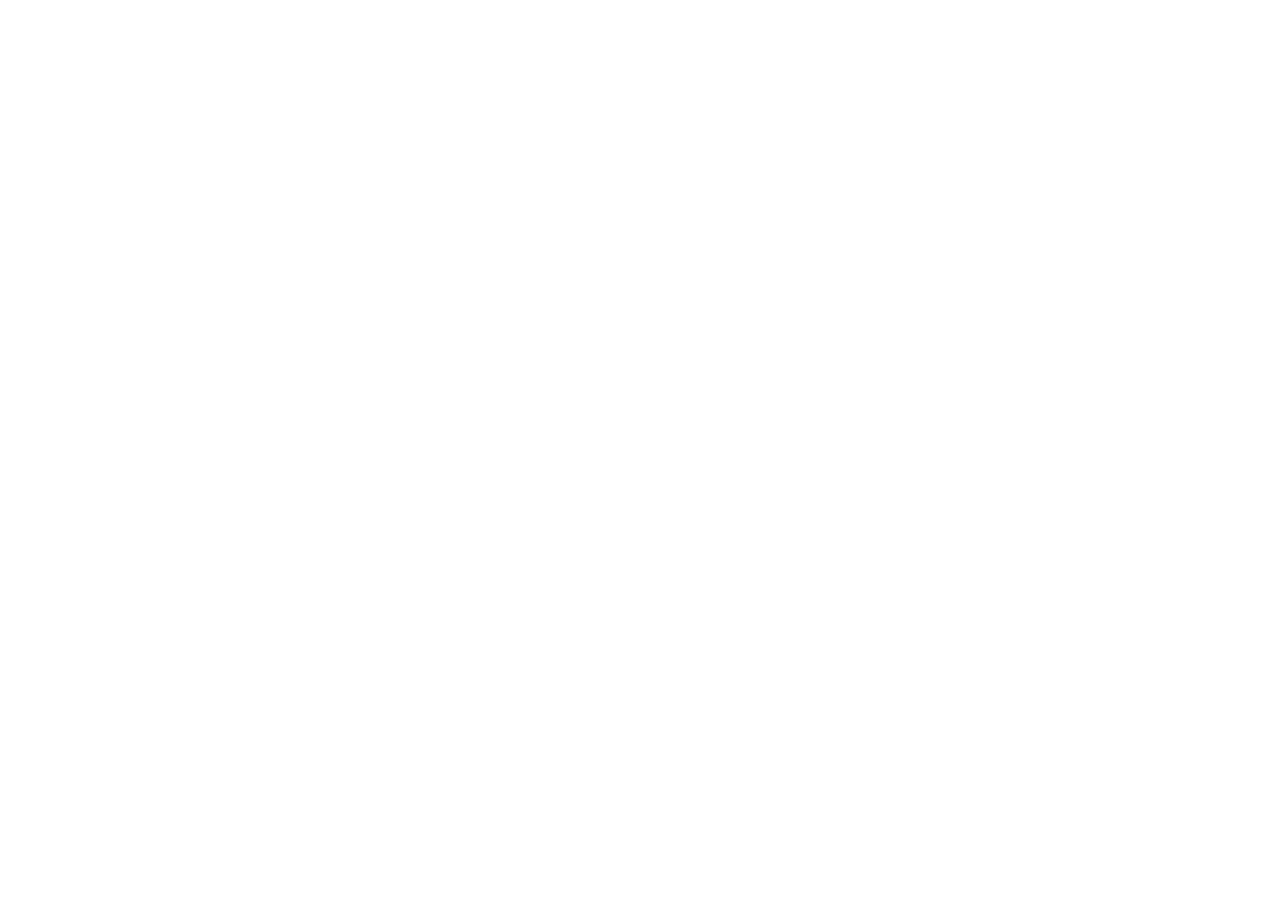
==== big-players.html @ 3355a93b "homepage done" ====
<!DOCTYPE html>
<html lang="en">
<head>
    <meta charset="UTF-8">
    <meta http-equiv="X-UA-Compatible" content="IE=edge">
    <meta name="viewport" content="width=device-width, initial-scale=1.0">
    <title>big players</title>
</head>
<body>
    
</body>
</html>
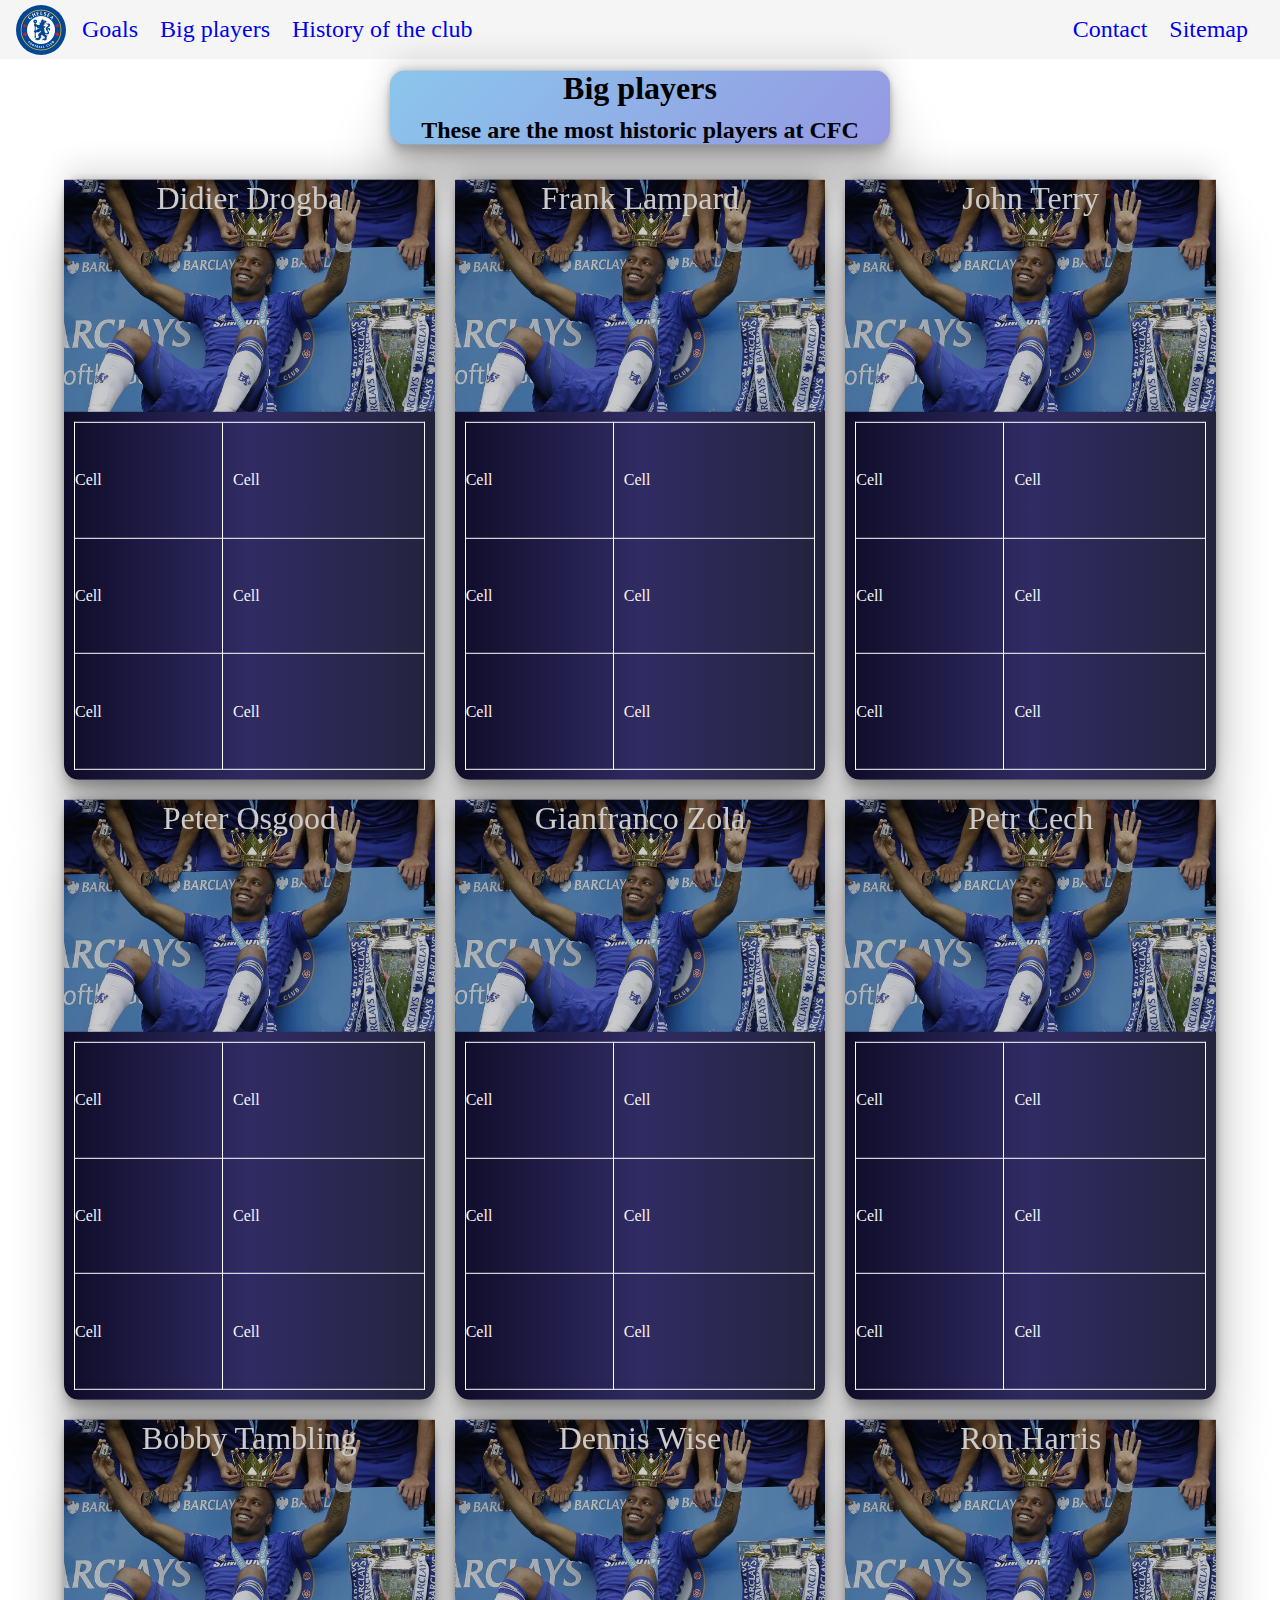
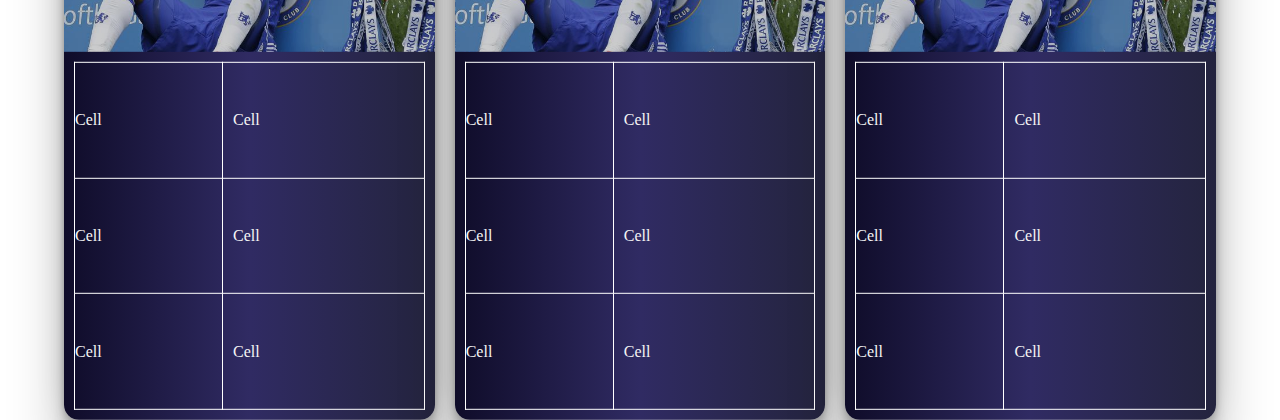
==== commit 8424e847: "big players in progress" ====
--- a/big-players.html
+++ b/big-players.html
@@ -1,12 +1,242 @@
 <!DOCTYPE html>
 <html lang="en">
-<head>
-    <meta charset="UTF-8">
-    <meta http-equiv="X-UA-Compatible" content="IE=edge">
-    <meta name="viewport" content="width=device-width, initial-scale=1.0">
+  <head>
+    <meta charset="UTF-8" />
+    <meta http-equiv="X-UA-Compatible" content="IE=edge" />
+    <meta name="viewport" content="width=device-width, initial-scale=1.0" />
     <title>big players</title>
-</head>
-<body>
-    
-</body>
-</html>+    <link rel="stylesheet" href="css/style.css" />
+    <link rel="stylesheet" href="css/big-players.css" />
+    <style>
+      body {
+        background-color: white;
+      }
+    </style>
+  </head>
+  <body>
+    <div class="navbar">
+      <a class="navbar-logo" href="index.html" alt></a>
+      <div class="navbar__left">
+        <a href="goals.html" class="navbar__left--item">Goals </a>
+        <a href="big-players.html" class="navbar__left--item">Big players</a>
+        <a href="history-club.html" class="navbar__left--item"
+          >History of the club</a
+        >
+      </div>
+      <div class="navbar__right">
+        <a href="contact.html" class="navbar__right--item">Contact</a>
+        <a href="sitemap.html" class="navbar__right--item">Sitemap</a>
+      </div>
+    </div>
+    <div class="headline"><h1>Big players</h1>
+    <h2>These are the most historic players at CFC</h2>
+</div>
+    <div class="big-players">
+      <div class="big-player--1">
+        <div class="big-player--1__img">Didier Drogba</div>
+        <table class="big-players__table">
+          <tbody>
+            <tr>
+              <td>Cell</td>
+
+              <td><span>Cell</span></td>
+            </tr>
+            <tr>
+              <td>Cell</td>
+
+              <td><span>Cell</span></td>
+            </tr>
+            <tr>
+              <td>Cell</td>
+
+              <td><span>Cell</span></td>
+            </tr>
+          </tbody>
+        </table>
+      </div>
+      <div class="big-player--2">
+        <div class="big-player--2__img">Frank Lampard</div>
+        <table class="big-players__table">
+          <tbody>
+            <tr>
+              <td>Cell</td>
+
+              <td><span>Cell</span></td>
+            </tr>
+            <tr>
+              <td>Cell</td>
+
+              <td><span>Cell</span></td>
+            </tr>
+            <tr>
+              <td>Cell</td>
+
+              <td><span>Cell</span></td>
+            </tr>
+          </tbody>
+        </table>
+      </div>
+      <div class="big-player--3">
+        <div class="big-player--3__img">John Terry</div>
+
+        <table class="big-players__table">
+          <tbody>
+            <tr>
+              <td>Cell</td>
+
+              <td><span>Cell</span></td>
+            </tr>
+            <tr>
+              <td>Cell</td>
+
+              <td><span>Cell</span></td>
+            </tr>
+            <tr>
+              <td>Cell</td>
+
+              <td><span>Cell</span></td>
+            </tr>
+          </tbody>
+        </table>
+      </div>
+      <div class="big-player--4">
+        <div class="big-player--4__img">Peter Osgood</div>
+
+        <table class="big-players__table">
+          <tbody>
+            <tr>
+              <td>Cell</td>
+
+              <td><span>Cell</span></td>
+            </tr>
+            <tr>
+              <td>Cell</td>
+
+              <td><span>Cell</span></td>
+            </tr>
+            <tr>
+              <td>Cell</td>
+
+              <td><span>Cell</span></td>
+            </tr>
+          </tbody>
+        </table>
+      </div>
+      <div class="big-player--5">
+        <div class="big-player--5__img">Gianfranco Zola</div>
+
+        <table class="big-players__table">
+          <tbody>
+            <tr>
+              <td>Cell</td>
+
+              <td><span>Cell</span></td>
+            </tr>
+            <tr>
+              <td>Cell</td>
+
+              <td><span>Cell</span></td>
+            </tr>
+            <tr>
+              <td>Cell</td>
+
+              <td><span>Cell</span></td>
+            </tr>
+          </tbody>
+        </table>
+      </div>
+      <div class="big-player--6">
+        <div class="big-player--6__img">Petr Cech</div>
+
+        <table class="big-players__table">
+          <tbody>
+            <tr>
+              <td>Cell</td>
+
+              <td><span>Cell</span></td>
+            </tr>
+            <tr>
+              <td>Cell</td>
+
+              <td><span>Cell</span></td>
+            </tr>
+            <tr>
+              <td>Cell</td>
+
+              <td><span>Cell</span></td>
+            </tr>
+          </tbody>
+        </table>
+      </div>
+      <div class="big-player--7">
+        <div class="big-player--7__img">Bobby Tambling</div>
+
+        <table class="big-players__table">
+          <tbody>
+            <tr>
+              <td>Cell</td>
+
+              <td><span>Cell</span></td>
+            </tr>
+            <tr>
+              <td>Cell</td>
+
+              <td><span>Cell</span></td>
+            </tr>
+            <tr>
+              <td>Cell</td>
+
+              <td><span>Cell</span></td>
+            </tr>
+          </tbody>
+        </table>
+      </div>
+      <div class="big-player--8">
+        <div class="big-player--8__img">Dennis Wise</div>
+
+        <table class="big-players__table">
+          <tbody>
+            <tr>
+              <td>Cell</td>
+
+              <td><span>Cell</span></td>
+            </tr>
+            <tr>
+              <td>Cell</td>
+
+              <td><span>Cell</span></td>
+            </tr>
+            <tr>
+              <td>Cell</td>
+
+              <td><span>Cell</span></td>
+            </tr>
+          </tbody>
+        </table>
+      </div>
+      <div class="big-player--9">
+        <div class="big-player--9__img">Ron Harris</div>
+
+        <table class="big-players__table">
+          <tbody>
+            <tr>
+              <td>Cell</td>
+
+              <td><span>Cell</span></td>
+            </tr>
+            <tr>
+              <td>Cell</td>
+
+              <td><span>Cell</span></td>
+            </tr>
+            <tr>
+              <td>Cell</td>
+
+              <td><span>Cell</span></td>
+            </tr>
+          </tbody>
+        </table>
+      </div>
+    </div>
+  </body>
+</html>
--- a/css/style.css
+++ b/css/style.css
@@ -0,0 +1,79 @@
+body {
+}
+* {
+  margin: 0;
+  padding: 0;
+  border: 0;
+  outline: 0;
+  box-sizing: border-box;
+  list-style: none;
+  text-decoration: none;
+}
+.navbar {
+  display: flex;
+  font-size: 1.5rem;
+  justify-content: space-between;
+  padding: 1rem 0;
+  background-color: whitesmoke;
+  position: relative;
+  color: black;
+}
+.navbar__left {
+  margin-left: 1rem;
+  position: relative;
+  left: 50px;
+}
+.navbar__left--item {
+  margin-left: 1rem;
+}
+.navbar__left--item:hover {
+  color: rgb(255, 0, 98);
+  transition: all 1.1s ease-in-out;
+}
+.navbar__right {
+  margin-right: 1rem;
+}
+.navbar__right--item {
+  margin-right: 1rem;
+}
+.navbar__right--item:hover {
+  color: rgb(255, 0, 98);
+  transition: all 1.1s ease-in-out;
+}
+.navbar-logo {
+  position: absolute;
+  background-image: url("../images/chelsea-fc-logo.png");
+  background-size: cover;
+  border-radius: 50%;
+  height: 50px;
+  width: 50px;
+  bottom: 4px;
+  margin-left: 16px;
+}
+.main {
+  display: flex;
+  flex-direction: column;
+  align-items: center;
+  height: 50vh;
+  width: 40%;
+  position: absolute;
+  top: 50%;
+  left: 50%;
+  transform: translate(-50%, -50%);
+  border-radius: 15px;
+  background-image: linear-gradient(to right, #0f0c29, #302b63, #24243e);
+  box-shadow: rgba(0, 0, 0, 0.25) 0px 54px 55px,
+    rgba(0, 0, 0, 0.12) 0px -12px 30px, rgba(0, 0, 0, 0.12) 0px 4px 6px,
+    rgba(0, 0, 0, 0.17) 0px 12px 13px, rgba(0, 0, 0, 0.09) 0px -3px 5px;
+  gap: 30px;
+}
+.main__title h1 {
+  color: aliceblue;
+  margin-top: 20px;
+}
+.main__text p {
+  text-align: center;
+  font-size: 20px;
+  color: lightgray;
+}
+
--- a/css/big-players.css
+++ b/css/big-players.css
@@ -0,0 +1,185 @@
+body {
+  background-color: rgb(20, 36, 66);
+}
+.big-players {
+  display: grid;
+  grid-template-columns: repeat(3, 1fr);
+  grid-template-rows: repeat(3, 1fr);
+  grid-column-gap: 0px;
+  grid-row-gap: 0px;
+  gap: 20px;
+  width: 90%;
+  position: relative;
+  top: 50%;
+  left: 50%;
+  transform: translate(-50%, 2%);
+}
+.big-players > div {
+  height: 600px;
+  background-image: linear-gradient(to right, #0f0c29, #302b63, #24243e);
+  color: whitesmoke;
+  border-radius: 15px;
+  display: flex;
+  flex-direction: column;
+  box-shadow: rgba(0, 0, 0, 0.25) 0px 54px 55px,
+    rgba(0, 0, 0, 0.12) 0px -12px 30px, rgba(0, 0, 0, 0.12) 0px 4px 6px,
+    rgba(0, 0, 0, 0.17) 0px 12px 13px, rgba(0, 0, 0, 0.09) 0px -3px 5px;
+  background-size: cover;
+  background-repeat: no-repeat;
+}
+.big-players > div:hover {
+  transform: scale(1.05);
+  transition: all 0.4s ease-in-out;
+  cursor: pointer;
+}
+.big-player--1 {
+  grid-area: 1 / 1 / 2 / 2;
+}
+.big-player--2 {
+  grid-area: 1 / 2 / 2 / 3;
+}
+.big-player--3 {
+  grid-area: 1 / 3 / 2 / 4;
+}
+.big-player--4 {
+  grid-area: 2 / 1 / 3 / 2;
+}
+.big-player--5 {
+  grid-area: 2 / 2 / 3 / 3;
+}
+.big-player--6 {
+  grid-area: 2 / 3 / 3 / 4;
+}
+.big-player--7 {
+  grid-area: 3 / 1 / 4 / 2;
+}
+.big-player--8 {
+  grid-area: 3 / 2 / 4 / 3;
+}
+.big-player--9 {
+  grid-area: 3 / 3 / 4 / 4;
+}
+.big-player--1__img {
+  background-image: url(../images/Drogba-trophy.jpg);
+  height: 40%;
+  background-position: top;
+  background-size: cover;
+  filter: brightness(80%);
+  text-align: center;
+  color: white;
+  font-size: 32px;
+}
+.big-player--2__img {
+  background-image: url(../images/Drogba-trophy.jpg);
+  height: 40%;
+  background-position: top;
+  background-size: cover;
+  filter: brightness(80%);
+  text-align: center;
+  color: white;
+  font-size: 32px;
+}
+.big-player--3__img {
+  background-image: url(../images/Drogba-trophy.jpg);
+  height: 40%;
+  background-position: top;
+  background-size: cover;
+  filter: brightness(80%);
+  text-align: center;
+  color: white;
+  font-size: 32px;
+}
+.big-player--4__img {
+  background-image: url(../images/Drogba-trophy.jpg);
+  height: 40%;
+  background-position: top;
+  background-size: cover;
+  filter: brightness(80%);
+  text-align: center;
+  color: white;
+  font-size: 32px;
+}
+.big-player--5__img {
+  background-image: url(../images/Drogba-trophy.jpg);
+  height: 40%;
+  background-position: top;
+  background-size: cover;
+  filter: brightness(80%);
+  text-align: center;
+  color: white;
+  font-size: 32px;
+}
+.big-player--6__img {
+  background-image: url(../images/Drogba-trophy.jpg);
+  height: 40%;
+  background-position: top;
+  background-size: cover;
+  filter: brightness(80%);
+  text-align: center;
+  color: white;
+  font-size: 32px;
+}
+.big-player--7__img {
+  background-image: url(../images/Drogba-trophy.jpg);
+  height: 40%;
+  background-position: top;
+  background-size: cover;
+  filter: brightness(80%);
+  text-align: center;
+  color: white;
+  font-size: 32px;
+}
+.big-player--8__img {
+  background-image: url(../images/Drogba-trophy.jpg);
+  height: 40%;
+  background-position: top;
+  background-size: cover;
+  filter: brightness(80%);
+  text-align: center;
+  color: white;
+  font-size: 32px;
+}
+.big-player--9__img {
+  background-image: url(../images/Drogba-trophy.jpg);
+  height: 40%;
+  background-position: top;
+  background-size: cover;
+  filter: brightness(80%);
+  text-align: center;
+  color: white;
+  font-size: 32px;
+}
+.big-player__text {
+  text-align: center;
+}
+.big-players__table {
+  height: 60%;
+  border-collapse: collapse;
+  margin: 10px;
+}
+.big-players__table td {
+  border: 1px groove white;
+  border-radius: 20px;
+}
+td span {
+  margin-left: 10px;
+}
+.headline {
+  display: flex;
+  flex-direction: column;
+  justify-content: center;
+  align-items: center;
+  gap: 10px;
+  margin-top: 10px;
+  background-color: #8bc6ec;
+  background-image: linear-gradient(135deg, #8bc6ec 0%, #9599e2 100%);
+  width: 500px;
+  position: relative;
+  top: 50%;
+  left: 50%;
+  transform: translate(-50%, 2%);
+  border-radius: 15px;
+  box-shadow: rgba(0, 0, 0, 0.25) 0px 54px 55px,
+    rgba(0, 0, 0, 0.12) 0px -12px 30px, rgba(0, 0, 0, 0.12) 0px 4px 6px,
+    rgba(0, 0, 0, 0.17) 0px 12px 13px, rgba(0, 0, 0, 0.09) 0px -3px 5px;
+}
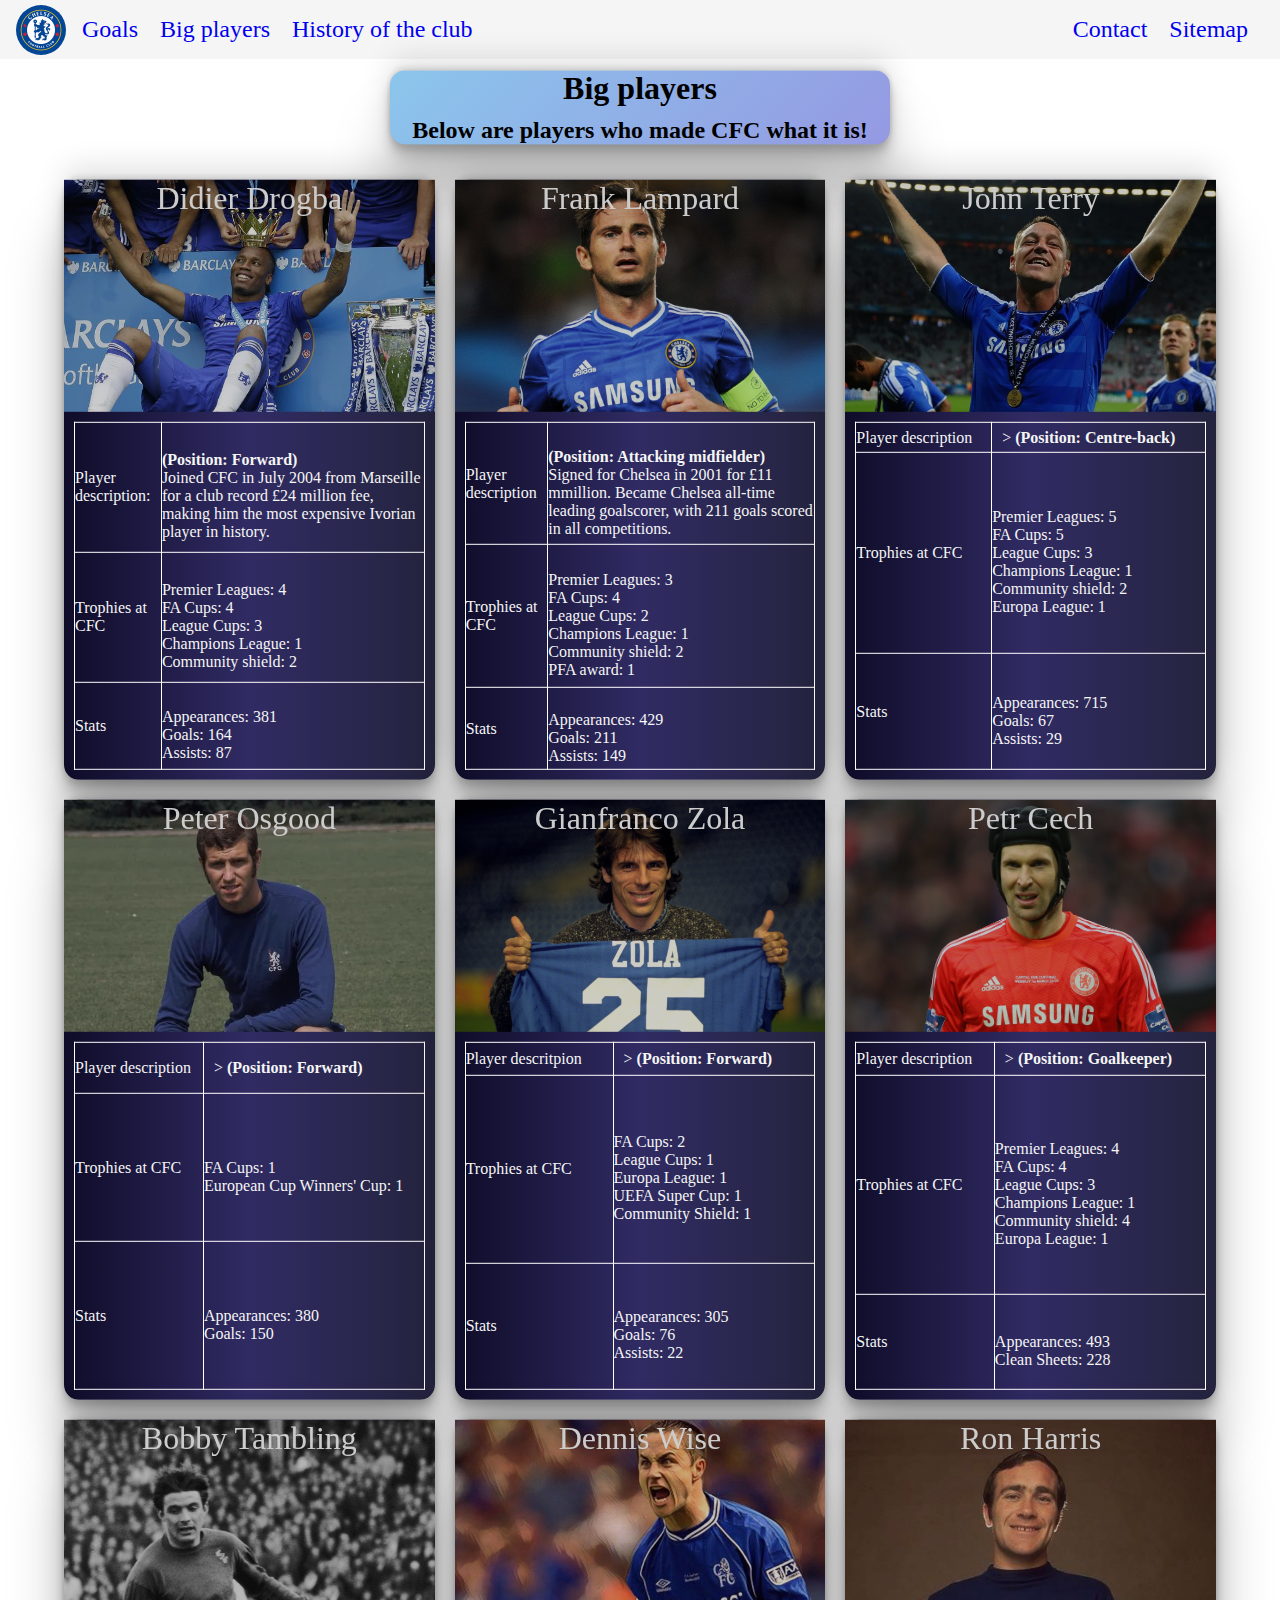
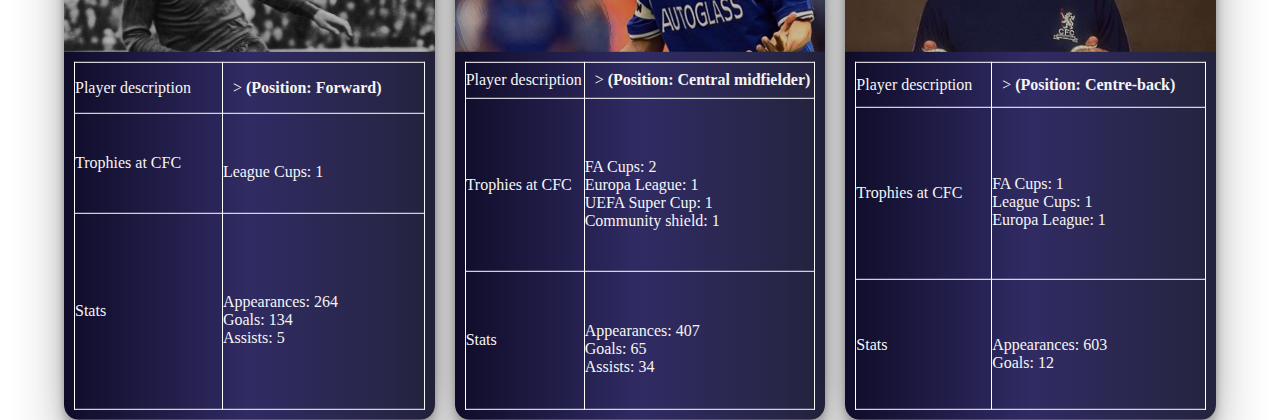
==== commit 2b8a1899: "w" ====
--- a/big-players.html
+++ b/big-players.html
@@ -28,28 +28,44 @@
         <a href="sitemap.html" class="navbar__right--item">Sitemap</a>
       </div>
     </div>
-    <div class="headline"><h1>Big players</h1>
-    <h2>These are the most historic players at CFC</h2>
-</div>
+    <div class="headline">
+      <h1>Big players</h1>
+      <h2>Below are players who made CFC what it is! </h2>
+    </div>
     <div class="big-players">
       <div class="big-player--1">
         <div class="big-player--1__img">Didier Drogba</div>
         <table class="big-players__table">
           <tbody>
             <tr>
-              <td>Cell</td>
-
-              <td><span>Cell</span></td>
-            </tr>
-            <tr>
-              <td>Cell</td>
-
-              <td><span>Cell</span></td>
-            </tr>
-            <tr>
-              <td>Cell</td>
-
-              <td><span>Cell</span></td>
+              <td>Player description:</td>
+
+              <td>
+                <span
+                  ><p> <strong> (Position: Forward)</strong></p> 
+                  <p> Joined CFC in July 2004 from Marseille for a club record £24
+                  million fee, making him the most expensive Ivorian player in
+                  history.</p></span
+                >
+              </td>
+            </tr>
+            <tr>
+              <td>Trophies at CFC</td>
+
+              <td><span><p> Premier Leagues: 4</p>
+               <p> FA Cups: 4 </p>
+               <p>League Cups: 3</p>
+               <p>Champions League: 1
+                <p>Community shield: 2</p>
+               </p>
+              </span></td>
+            </tr>
+            <tr>
+              <td>Stats</td>
+
+              <td><span><p>Appearances: 381</p>
+              <p>Goals: 164</p>
+            <p>Assists: 87</p></span></td>
             </tr>
           </tbody>
         </table>
@@ -59,19 +75,27 @@
         <table class="big-players__table">
           <tbody>
             <tr>
-              <td>Cell</td>
-
-              <td><span>Cell</span></td>
-            </tr>
-            <tr>
-              <td>Cell</td>
-
-              <td><span>Cell</span></td>
-            </tr>
-            <tr>
-              <td>Cell</td>
-
-              <td><span>Cell</span></td>
+              <td>Player description</td>
+
+              <td><span><p><strong> (Position: Attacking midfielder)</strong></p> <p> Signed for Chelsea in 2001 for £11 mmillion. Became Chelsea all-time leading goalscorer, with 211 goals scored in all competitions. </p></span></td>
+            </tr>
+            <tr>
+              <td>Trophies at CFC</td>
+
+              <td><span><p> Premier Leagues: 3</p>
+                <p> FA Cups: 4 </p>
+                <p>League Cups: 2</p>
+                <p>Champions League: 1
+                 <p>Community shield: 2</p>
+                 <p>PFA award: 1</p>
+                </span></td>
+            </tr>
+            <tr>
+              <td>Stats</td>
+
+              <td><span><p>Appearances: 429</p>
+                <p>Goals: 211</p>
+              <p>Assists: 149</p></span></td>
             </tr>
           </tbody>
         </table>
@@ -82,19 +106,27 @@
         <table class="big-players__table">
           <tbody>
             <tr>
-              <td>Cell</td>
-
-              <td><span>Cell</span></td>
-            </tr>
-            <tr>
-              <td>Cell</td>
-
-              <td><span>Cell</span></td>
-            </tr>
-            <tr>
-              <td>Cell</td>
-
-              <td><span>Cell</span></td>
+              <td>Player description</td>
+
+              <td><span>><strong> (Position: Centre-back)</strong></span></td>
+            </tr>
+            <tr>
+              <td>Trophies at CFC</td>
+
+              <td><span><p> Premier Leagues: 5</p>
+                <p> FA Cups: 5 </p>
+                <p>League Cups: 3</p>
+                <p>Champions League: 1
+                 <p>Community shield: 2</p>
+                 <p>Europa League: 1</p>
+                </p></span></td>
+            </tr>
+            <tr>
+              <td>Stats</td>
+
+              <td><span><p>Appearances: 715</p>
+                <p>Goals: 67</p>
+              <p>Assists: 29</p></span></td>
             </tr>
           </tbody>
         </table>
@@ -105,19 +137,23 @@
         <table class="big-players__table">
           <tbody>
             <tr>
-              <td>Cell</td>
-
-              <td><span>Cell</span></td>
-            </tr>
-            <tr>
-              <td>Cell</td>
-
-              <td><span>Cell</span></td>
-            </tr>
-            <tr>
-              <td>Cell</td>
-
-              <td><span>Cell</span></td>
+              <td>Player description</td>
+
+              <td><span>><strong> (Position: Forward)</strong></span></td>
+            </tr>
+            <tr>
+              <td>Trophies at CFC</td>
+
+              <td><span>
+                <p> FA Cups: 1 </p>
+                <p>European Cup Winners' Cup: 1
+                </p></span></td>
+            </tr>
+            <tr>
+              <td>Stats</td>
+
+              <td><span><p>Appearances: 380</p>
+                <p>Goals: 150</p></span></td>
             </tr>
           </tbody>
         </table>
@@ -128,19 +164,27 @@
         <table class="big-players__table">
           <tbody>
             <tr>
-              <td>Cell</td>
-
-              <td><span>Cell</span></td>
-            </tr>
-            <tr>
-              <td>Cell</td>
-
-              <td><span>Cell</span></td>
-            </tr>
-            <tr>
-              <td>Cell</td>
-
-              <td><span>Cell</span></td>
+              <td>Player descritpion</td>
+
+              <td><span>><strong> (Position: Forward)</strong></span></td>
+            </tr>
+            <tr>
+              <td>Trophies at CFC</td>
+
+              <td><span>
+                <p> FA Cups: 2 </p>
+                <p>League Cups: 1</p>
+                <p>Europa League: 1
+                 <p>UEFA Super Cup: 1</p>
+                 <p>Community Shield: 1</p>
+                </p></span></td>
+            </tr>
+            <tr>
+              <td>Stats</td>
+
+              <td><span><p>Appearances: 305</p>
+                <p>Goals: 76</p>
+              <p>Assists: 22</p></span></td>
             </tr>
           </tbody>
         </table>
@@ -151,19 +195,26 @@
         <table class="big-players__table">
           <tbody>
             <tr>
-              <td>Cell</td>
-
-              <td><span>Cell</span></td>
-            </tr>
-            <tr>
-              <td>Cell</td>
-
-              <td><span>Cell</span></td>
-            </tr>
-            <tr>
-              <td>Cell</td>
-
-              <td><span>Cell</span></td>
+              <td>Player description</td>
+
+              <td><span>><strong> (Position: Goalkeeper)</strong></span></td>
+            </tr>
+            <tr>
+              <td>Trophies at CFC</td>
+
+              <td><span><p> Premier Leagues: 4</p>
+                <p> FA Cups: 4 </p>
+                <p>League Cups: 3</p>
+                <p>Champions League: 1
+                 <p>Community shield: 4</p>
+                 <p>Europa League: 1</p>
+                </p></span></td>
+            </tr>
+            <tr>
+              <td>Stats</td>
+
+              <td><span><p>Appearances: 493</p>
+                <p>Clean Sheets: 228</p></span></td>
             </tr>
           </tbody>
         </table>
@@ -174,19 +225,23 @@
         <table class="big-players__table">
           <tbody>
             <tr>
-              <td>Cell</td>
-
-              <td><span>Cell</span></td>
-            </tr>
-            <tr>
-              <td>Cell</td>
-
-              <td><span>Cell</span></td>
-            </tr>
-            <tr>
-              <td>Cell</td>
-
-              <td><span>Cell</span></td>
+              <td>Player description</td>
+
+              <td><span>><strong> (Position: Forward)</strong></span></td>
+            </tr>
+            <tr>
+              <td>Trophies at CFC</td>
+
+              <td><span>
+                <p>League Cups: 1</p>
+                </p></span></td>
+            </tr>
+            <tr>
+              <td>Stats</td>
+
+              <td><span><p>Appearances: 264</p>
+                <p>Goals: 134</p>
+              <p>Assists: 5</p></span></td>
             </tr>
           </tbody>
         </table>
@@ -197,19 +252,26 @@
         <table class="big-players__table">
           <tbody>
             <tr>
-              <td>Cell</td>
-
-              <td><span>Cell</span></td>
-            </tr>
-            <tr>
-              <td>Cell</td>
-
-              <td><span>Cell</span></td>
-            </tr>
-            <tr>
-              <td>Cell</td>
-
-              <td><span>Cell</span></td>
+              <td>Player description</td>
+
+              <td><span>><strong> (Position: Central midfielder)</strong></span></td>
+            </tr>
+            <tr>
+              <td>Trophies at CFC</td>
+
+              <td><span>
+                <p> FA Cups: 2 </p>
+                <p>Europa League: 1 </p>
+                <p>UEFA Super Cup: 1</p>
+                 <p>Community shield: 1</p>
+                </p></span></td>
+            </tr>
+            <tr>
+              <td>Stats</td>
+
+              <td><span><p>Appearances: 407</p>
+                <p>Goals: 65</p>
+              <p>Assists: 34</p></span></td>
             </tr>
           </tbody>
         </table>
@@ -220,19 +282,24 @@
         <table class="big-players__table">
           <tbody>
             <tr>
-              <td>Cell</td>
-
-              <td><span>Cell</span></td>
-            </tr>
-            <tr>
-              <td>Cell</td>
-
-              <td><span>Cell</span></td>
-            </tr>
-            <tr>
-              <td>Cell</td>
-
-              <td><span>Cell</span></td>
+              <td>Player description</td>
+
+              <td><span>><strong> (Position: Centre-back)</strong></span></td>
+            </tr>
+            <tr>
+              <td>Trophies at CFC</td>
+
+              <td><span>
+                <p> FA Cups: 1 </p>
+                <p>League Cups: 1</p>
+                 <p>Europa League: 1 </p>
+                </p></span></td>
+            </tr>
+            <tr>
+              <td>Stats</td>
+
+              <td><span><p>Appearances: 603</p>
+                <p>Goals: 12</p></span></td>
             </tr>
           </tbody>
         </table>
--- a/css/big-players.css
+++ b/css/big-players.css
@@ -1,5 +1,4 @@
-body {
-  background-color: rgb(20, 36, 66);
+body {background-color: rgb(20,36,66);
 }
 .big-players {
   display: grid;
@@ -70,7 +69,7 @@
   font-size: 32px;
 }
 .big-player--2__img {
-  background-image: url(../images/Drogba-trophy.jpg);
+  background-image: url(../images/frank-lampard-player.jpg);
   height: 40%;
   background-position: top;
   background-size: cover;
@@ -80,7 +79,7 @@
   font-size: 32px;
 }
 .big-player--3__img {
-  background-image: url(../images/Drogba-trophy.jpg);
+  background-image: url(../images/john-terry.webp);
   height: 40%;
   background-position: top;
   background-size: cover;
@@ -90,7 +89,7 @@
   font-size: 32px;
 }
 .big-player--4__img {
-  background-image: url(../images/Drogba-trophy.jpg);
+  background-image: url(../images/peter-osgood.webp);
   height: 40%;
   background-position: top;
   background-size: cover;
@@ -100,7 +99,7 @@
   font-size: 32px;
 }
 .big-player--5__img {
-  background-image: url(../images/Drogba-trophy.jpg);
+  background-image: url(../images/gianfranco-zola.jpg);
   height: 40%;
   background-position: top;
   background-size: cover;
@@ -110,7 +109,7 @@
   font-size: 32px;
 }
 .big-player--6__img {
-  background-image: url(../images/Drogba-trophy.jpg);
+  background-image: url(../images/petr-cech.jpg);
   height: 40%;
   background-position: top;
   background-size: cover;
@@ -120,7 +119,7 @@
   font-size: 32px;
 }
 .big-player--7__img {
-  background-image: url(../images/Drogba-trophy.jpg);
+  background-image: url(../images/bobby-tambling-black.jpg);
   height: 40%;
   background-position: top;
   background-size: cover;
@@ -130,7 +129,7 @@
   font-size: 32px;
 }
 .big-player--8__img {
-  background-image: url(../images/Drogba-trophy.jpg);
+  background-image: url(../images/dennis-wise-2.jpg);
   height: 40%;
   background-position: top;
   background-size: cover;
@@ -140,7 +139,7 @@
   font-size: 32px;
 }
 .big-player--9__img {
-  background-image: url(../images/Drogba-trophy.jpg);
+  background-image: url(../images/ronn-harris-3.jpg);
   height: 40%;
   background-position: top;
   background-size: cover;
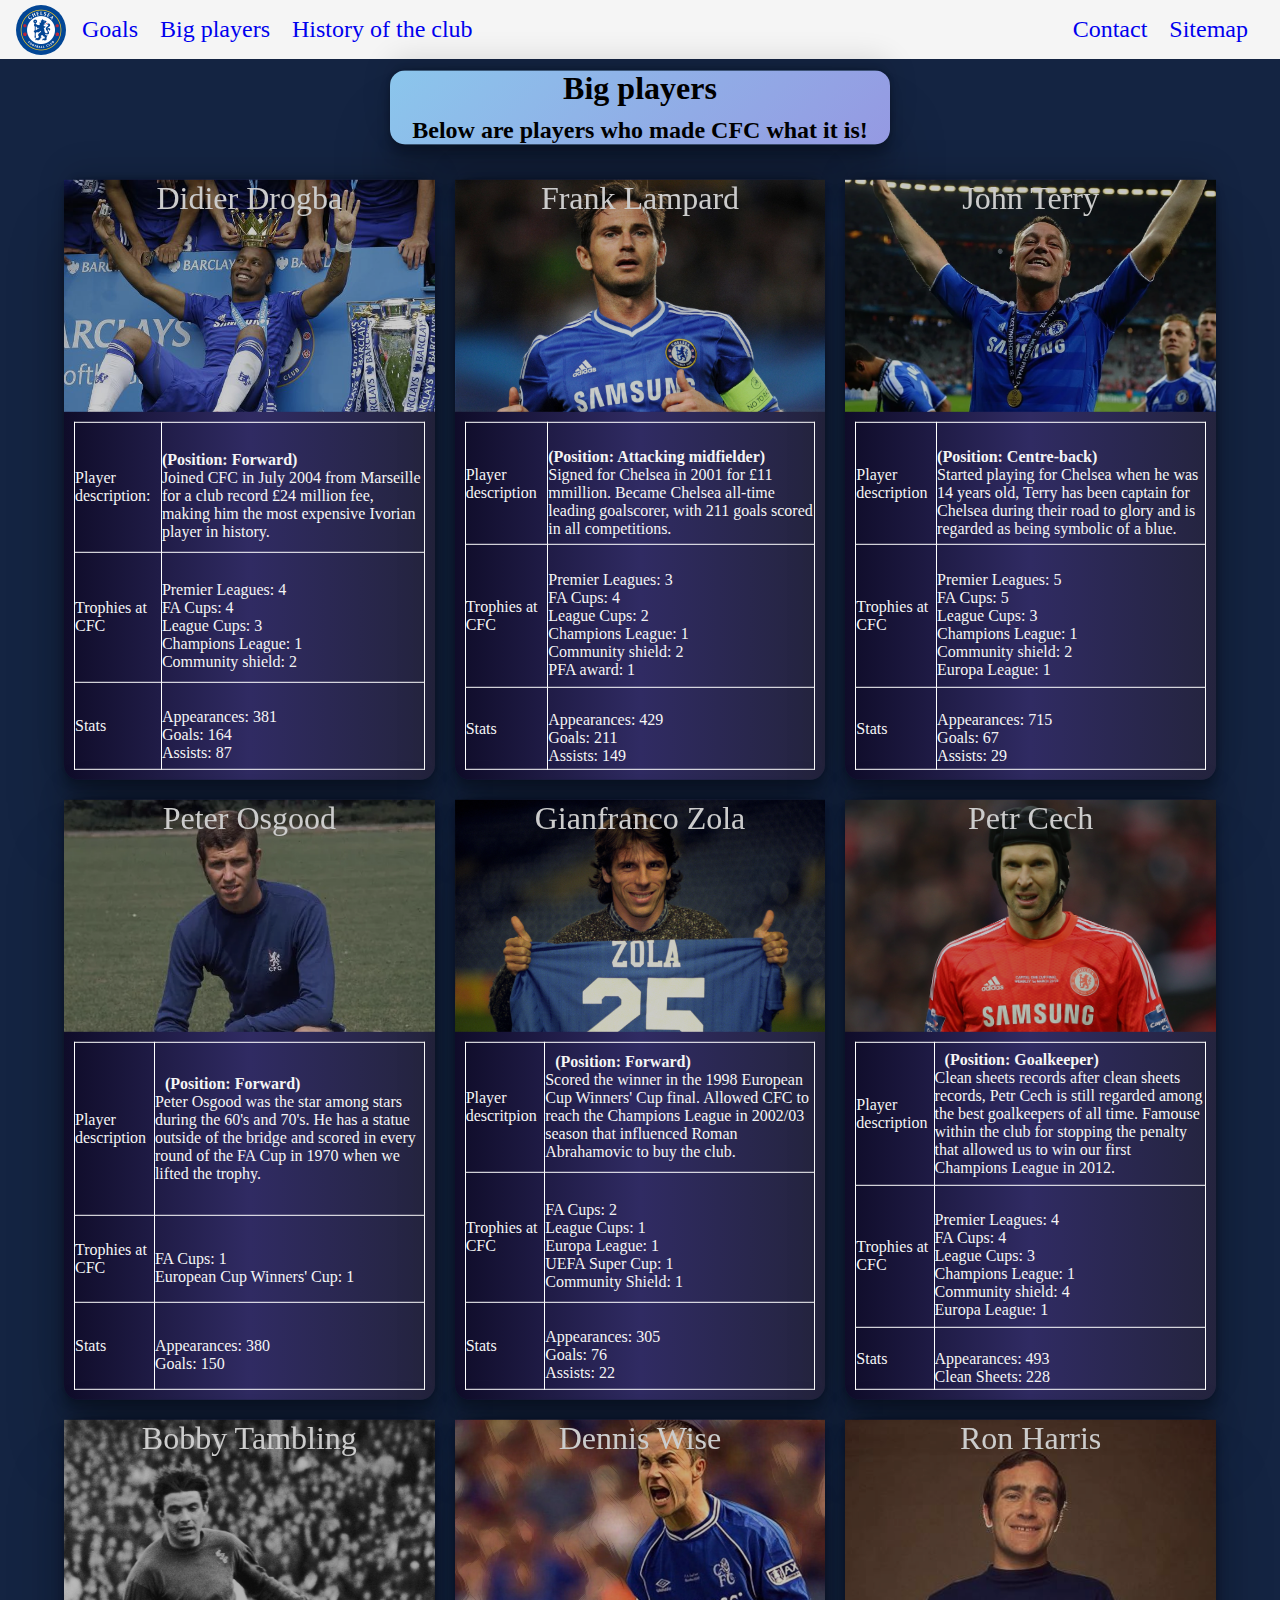
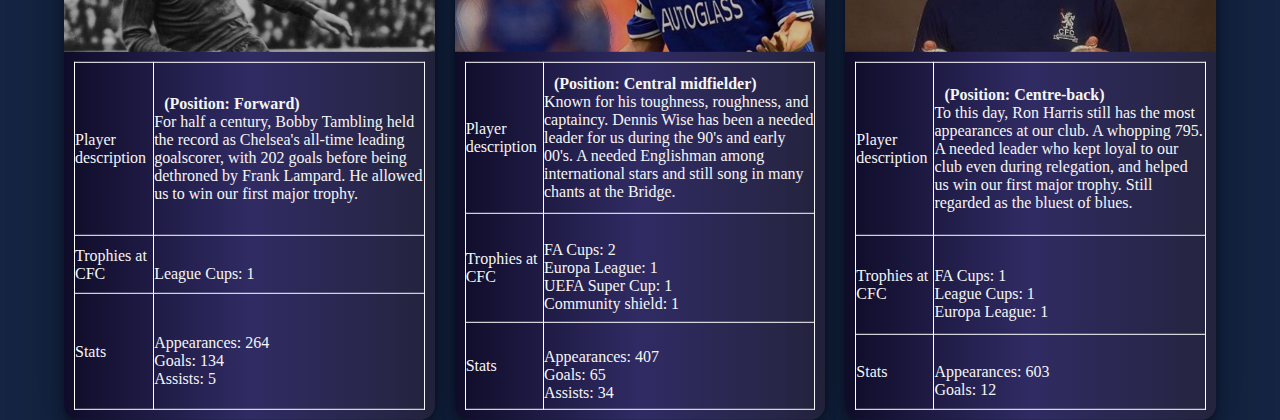
==== commit 6b3f82f9: "Completed final project" ====
--- a/big-players.html
+++ b/big-players.html
@@ -7,13 +7,14 @@
     <title>big players</title>
     <link rel="stylesheet" href="css/style.css" />
     <link rel="stylesheet" href="css/big-players.css" />
+    <link rel="icon" type="image/x-icon" href="/images/chelsea-fc-logo.png">
     <style>
       body {
         background-color: white;
       }
     </style>
   </head>
-  <body>
+  <body class="body1">
     <div class="navbar">
       <a class="navbar-logo" href="index.html" alt></a>
       <div class="navbar__left">
@@ -108,7 +109,7 @@
             <tr>
               <td>Player description</td>
 
-              <td><span>><strong> (Position: Centre-back)</strong></span></td>
+              <td><span><strong> <p>(Position: Centre-back)</strong></p> <p>Started playing for Chelsea when he was 14 years old, Terry has been captain for Chelsea during their road to glory and is regarded as being symbolic of a blue.</p></span></td>
             </tr>
             <tr>
               <td>Trophies at CFC</td>
@@ -139,7 +140,7 @@
             <tr>
               <td>Player description</td>
 
-              <td><span>><strong> (Position: Forward)</strong></span></td>
+              <td><p><span><strong> (Position: Forward)</strong></p> <p>Peter Osgood was the star among stars during the 60's and 70's. He has a statue outside of the bridge and scored in every round of the FA Cup in 1970 when we lifted the trophy.</p></span></td>
             </tr>
             <tr>
               <td>Trophies at CFC</td>
@@ -166,7 +167,7 @@
             <tr>
               <td>Player descritpion</td>
 
-              <td><span>><strong> (Position: Forward)</strong></span></td>
+              <td><p><span><strong> (Position: Forward)</strong></p> <p>Scored the winner in the 1998 European Cup Winners' Cup final. Allowed CFC to reach the Champions League in 2002/03 season that influenced Roman Abrahamovic to buy the club.</p></span></td>
             </tr>
             <tr>
               <td>Trophies at CFC</td>
@@ -197,7 +198,7 @@
             <tr>
               <td>Player description</td>
 
-              <td><span>><strong> (Position: Goalkeeper)</strong></span></td>
+              <td><p><span><strong> (Position: Goalkeeper)</strong></p> <p>Clean sheets records after clean sheets records, Petr Cech is still regarded among the best goalkeepers of all time. Famouse within the club for stopping the penalty that allowed us to win our first Champions League in 2012.</p></span></td>
             </tr>
             <tr>
               <td>Trophies at CFC</td>
@@ -227,7 +228,7 @@
             <tr>
               <td>Player description</td>
 
-              <td><span>><strong> (Position: Forward)</strong></span></td>
+              <td><p><span><strong> (Position: Forward)</strong></p> <p>For half a century, Bobby Tambling held the record as Chelsea's all-time leading goalscorer, with 202 goals before being dethroned by Frank Lampard. He allowed us to win our first major trophy.</p></span></td>
             </tr>
             <tr>
               <td>Trophies at CFC</td>
@@ -254,7 +255,7 @@
             <tr>
               <td>Player description</td>
 
-              <td><span>><strong> (Position: Central midfielder)</strong></span></td>
+              <td><p><span><strong> (Position: Central midfielder)</strong></p> <p>Known for his toughness, roughness, and captaincy. Dennis Wise has been a needed leader for us during the 90's and early 00's. A needed Englishman among international stars and still song in many chants at the Bridge.</p></span></td>
             </tr>
             <tr>
               <td>Trophies at CFC</td>
@@ -284,7 +285,7 @@
             <tr>
               <td>Player description</td>
 
-              <td><span>><strong> (Position: Centre-back)</strong></span></td>
+              <td><p><span><strong> (Position: Centre-back)</strong></p> <p>To this day, Ron Harris still has the most appearances at our club. A whopping 795. A needed leader who kept loyal to our club even during relegation, and helped us win our first major trophy. Still regarded as the bluest of blues.</p></span></td>
             </tr>
             <tr>
               <td>Trophies at CFC</td>
--- a/css/style.css
+++ b/css/style.css
@@ -1,5 +1,4 @@
-body {
-}
+
 * {
   margin: 0;
   padding: 0;
@@ -77,3 +76,4 @@
   color: lightgray;
 }
 
+
--- a/css/big-players.css
+++ b/css/big-players.css
@@ -1,4 +1,5 @@
-body {background-color: rgb(20,36,66);
+.body1 {
+  background-color: rgb(20, 36, 66);
 }
 .big-players {
   display: grid;
@@ -182,3 +183,4 @@
     rgba(0, 0, 0, 0.12) 0px -12px 30px, rgba(0, 0, 0, 0.12) 0px 4px 6px,
     rgba(0, 0, 0, 0.17) 0px 12px 13px, rgba(0, 0, 0, 0.09) 0px -3px 5px;
 }
+
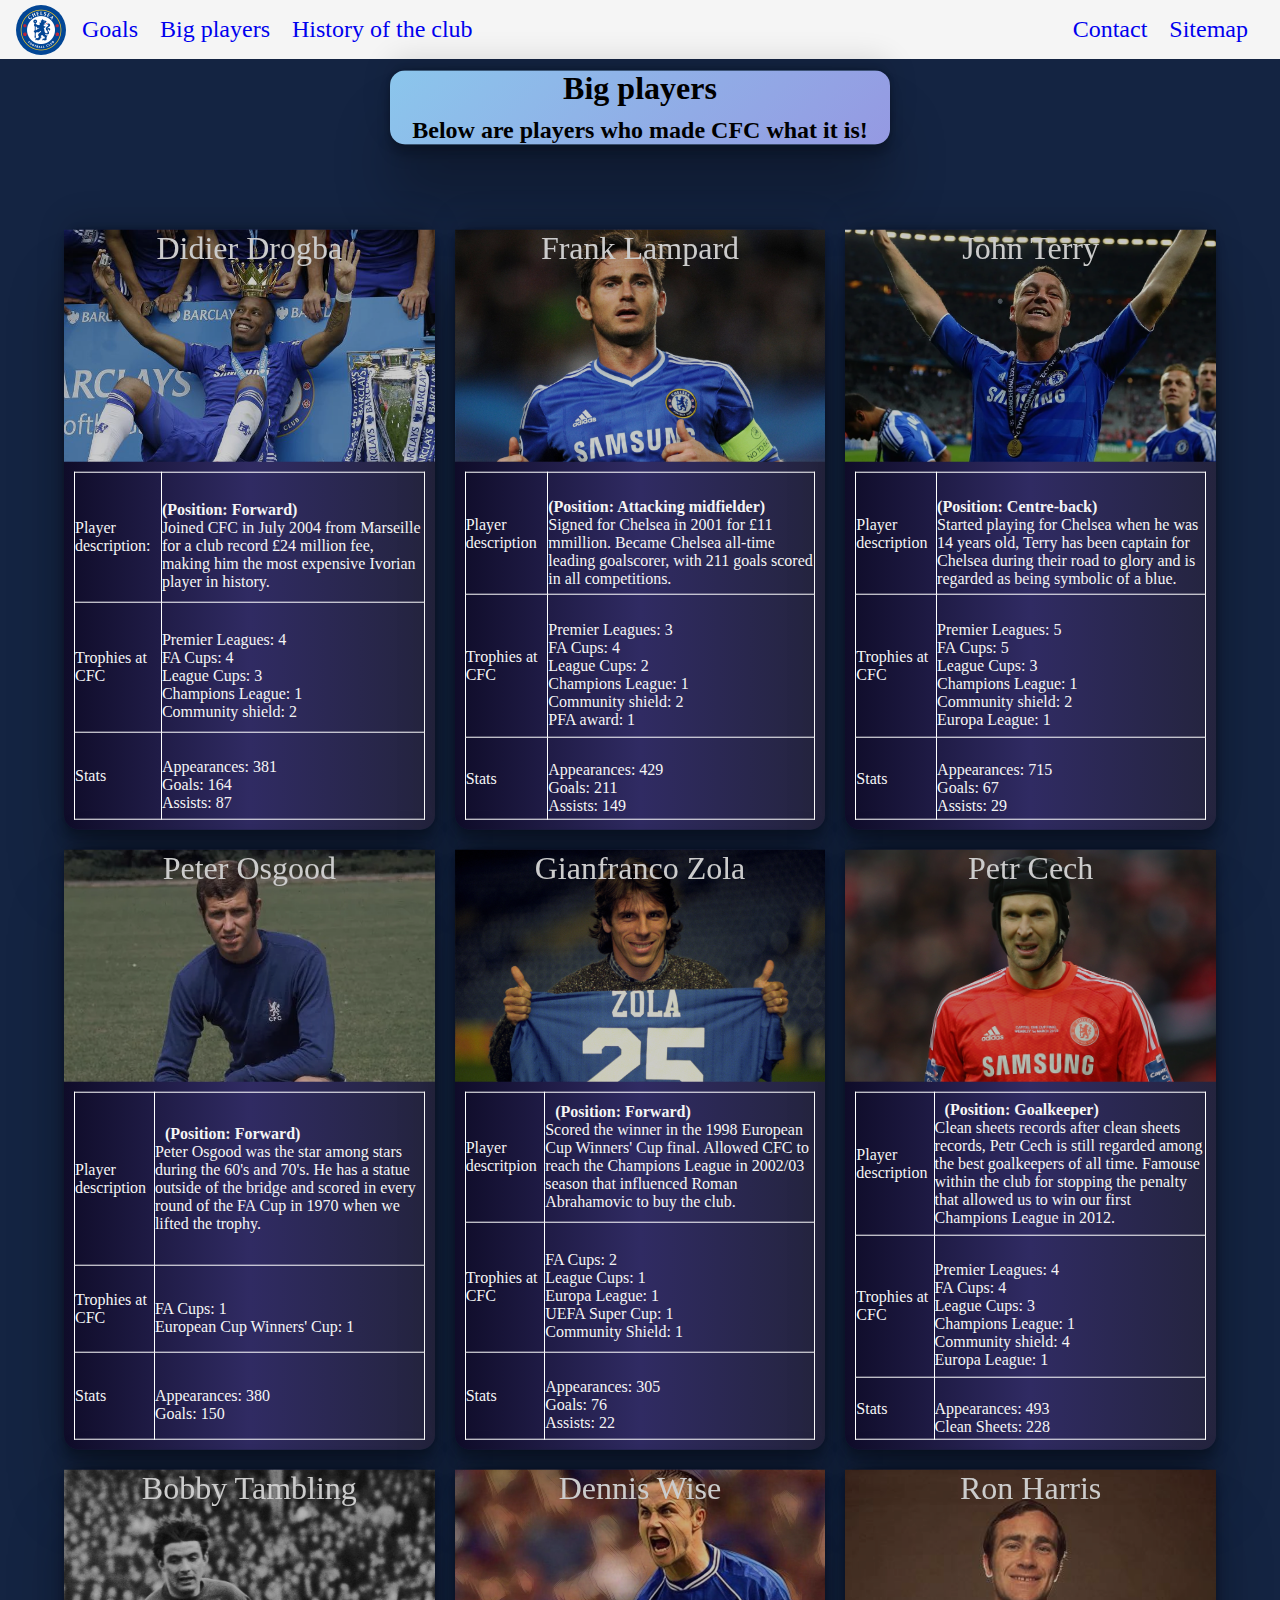
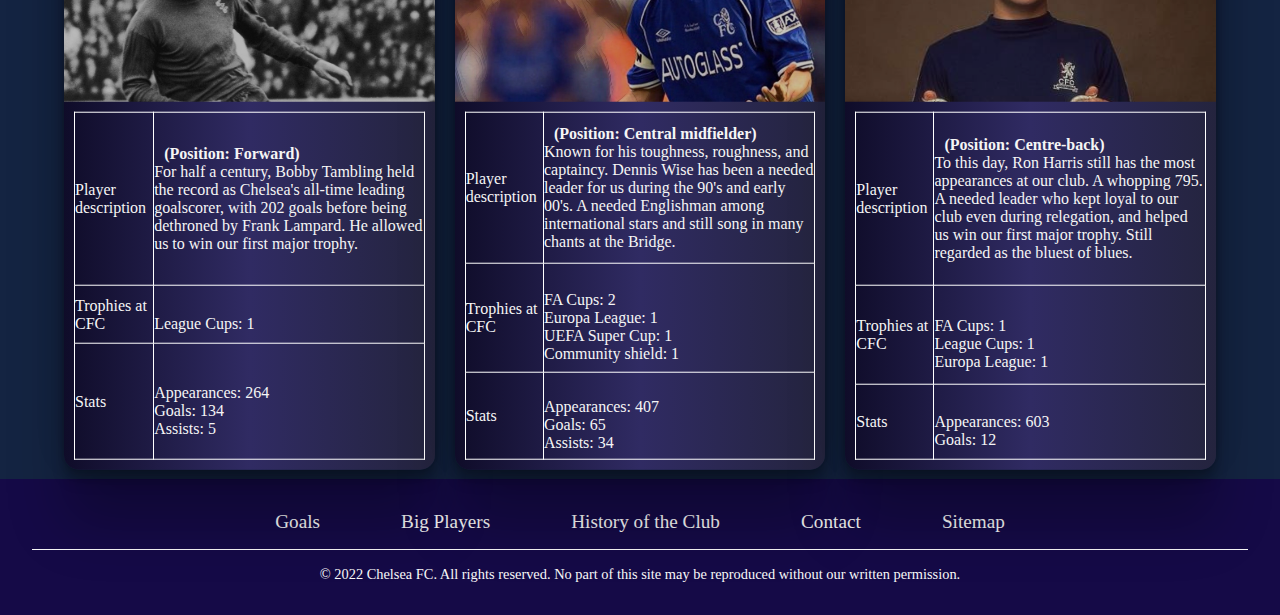
==== commit 674e2e24: "Final part of project done" ====
--- a/big-players.html
+++ b/big-players.html
@@ -306,5 +306,20 @@
         </table>
       </div>
     </div>
+    <!-- footer starts here -->
+  <footer>
+    <div class="footer_links_row">
+      <a href="./goals.html" class="footer_link">Goals</a>
+      <a href="./big-players.html" class="footer_link">Big Players</a>
+      <a href="./history-club.html" class="footer_link">History of the Club</a>
+      <a href="./contact.html" class="footer_link">Contact</a>
+      <a href="./sitemap.html" class="footer_link">Sitemap</a>
+    </div>
+    <hr style="height: 1px;background-color:#f7f7f7">
+    <div class="footer_text_row">
+      © 2022 Chelsea FC. All rights reserved. No part of this site may be reproduced without our written permission.
+    </div>
+  </footer>
+  <!-- footer ends here -->
   </body>
-</html>
+</html>--- a/css/style.css
+++ b/css/style.css
@@ -1,4 +1,3 @@
-
 * {
   margin: 0;
   padding: 0;
@@ -8,6 +7,7 @@
   list-style: none;
   text-decoration: none;
 }
+
 .navbar {
   display: flex;
   font-size: 1.5rem;
@@ -17,28 +17,35 @@
   position: relative;
   color: black;
 }
+
 .navbar__left {
   margin-left: 1rem;
   position: relative;
   left: 50px;
 }
+
 .navbar__left--item {
   margin-left: 1rem;
 }
+
 .navbar__left--item:hover {
   color: rgb(255, 0, 98);
   transition: all 1.1s ease-in-out;
 }
+
 .navbar__right {
   margin-right: 1rem;
 }
+
 .navbar__right--item {
   margin-right: 1rem;
 }
+
 .navbar__right--item:hover {
   color: rgb(255, 0, 98);
   transition: all 1.1s ease-in-out;
 }
+
 .navbar-logo {
   position: absolute;
   background-image: url("../images/chelsea-fc-logo.png");
@@ -49,31 +56,199 @@
   bottom: 4px;
   margin-left: 16px;
 }
+
 .main {
+  width: 100%;
+  background: url(../images/stamford-bridge.jpg);
+  background-size: cover;
+  background-repeat: no-repeat;
+  min-height: 90vh;
+  position: relative;
+}
+
+.main_content {
   display: flex;
   flex-direction: column;
   align-items: center;
-  height: 50vh;
+  height: auto;
   width: 40%;
-  position: absolute;
-  top: 50%;
-  left: 50%;
-  transform: translate(-50%, -50%);
   border-radius: 15px;
   background-image: linear-gradient(to right, #0f0c29, #302b63, #24243e);
   box-shadow: rgba(0, 0, 0, 0.25) 0px 54px 55px,
     rgba(0, 0, 0, 0.12) 0px -12px 30px, rgba(0, 0, 0, 0.12) 0px 4px 6px,
     rgba(0, 0, 0, 0.17) 0px 12px 13px, rgba(0, 0, 0, 0.09) 0px -3px 5px;
   gap: 30px;
-}
+  padding: 1rem;
+  position: absolute;
+  left: 50%;
+  top: 50%;
+  transform: translate(-50%, -50%);
+}
+
 .main__title h1 {
   color: aliceblue;
   margin-top: 20px;
 }
+
 .main__text p {
   text-align: center;
   font-size: 20px;
   color: lightgray;
 }
 
-
+/* styling for gallery starts here */
+
+.gallery {
+  padding: 2rem;
+  display: flex;
+  justify-content: center;
+  align-items: center;
+  flex-direction: column;
+}
+
+.gallery_heading {
+  color: #001489;
+  text-align: center;
+}
+
+.gallery_main_image {
+  width: 60%;
+  margin: auto;
+  margin-top: 2rem;
+  margin-bottom: 2rem;
+}
+
+.gallery_images_row {
+  width: 60%;
+  display: flex;
+  justify-content: space-between;
+  align-items: center;
+}
+
+.gallery_row_img {
+  width: 30%;
+  cursor: pointer;
+  transition: all 0.3s ease-in-out;
+}
+
+.gallery_row_img:hover {
+  cursor: pointer;
+  transform: scale(1.1);
+}
+
+/* styling for gallery ends here */
+
+/* styling for teams section stats here */
+.teams {
+  width: 100%;
+  padding: 5rem 20rem;
+  display: flex;
+  justify-content: space-around;
+  align-items: center;
+  background-color: #000FB1;
+}
+
+.teams_image {
+  width: 20rem;
+  transition: all 0.3s ease-in-out;
+}
+
+.teams_image:hover {
+  transform: scale(1.1)
+}
+
+/* styling for teams section ends here */
+
+/* styling for footer starts here */
+
+footer {
+  width: 100%;
+  background-color: #150A47;
+  padding: 2rem;
+}
+
+.footer_links_row {
+  width: 60%;
+  margin: auto;
+  display: flex;
+  justify-content: space-between;
+  align-items: center;
+  margin-bottom: 1rem;
+}
+
+.footer_link {
+  display: block;
+  color: #f7f7f7;
+  font-size: 1.2rem;
+}
+
+.footer_link:hover {
+  color: #f1f1f1;
+}
+
+.footer_text_row {
+  font-size: 0.9rem;
+  color: #f9f9f9;
+  text-align: center;
+  margin-top: 1rem;
+}
+
+/* styling for footer ends here */
+
+@media only screen and (max-width:900px) {
+  .main_content {
+    width: 70%;
+    height: auto;
+  }
+
+  footer {
+    padding: 1rem;
+  }
+
+  .footer_links_row {
+    flex-direction: column;
+    align-items: flex-start;
+    width: 100%;
+  }
+
+  .footer_link {
+    margin-bottom: 0.6rem;
+  }
+}
+
+@media only screen and (max-width:768px) {
+  .navbar__left {
+    display: none;
+  }
+
+  .navbar__right {
+    margin-left: auto;
+  }
+}
+
+
+@media only screen and (max-width:550px) {
+
+  .main_content {
+    width: 90%;
+    height: auto;
+  }
+
+  .gallery_main_image,
+  .gallery_images_row {
+    width: 90%;
+  }
+
+  .teams {
+    flex-direction: column;
+    justify-content: center;
+    align-items: center;
+    padding: 2rem 0;
+  }
+
+  .teams_image {
+    width: 80%;
+    margin: auto;
+    margin-bottom: 2rem;
+  }
+}--- a/css/big-players.css
+++ b/css/big-players.css
@@ -13,6 +13,7 @@
   top: 50%;
   left: 50%;
   transform: translate(-50%, 2%);
+  padding: 3rem 0;
 }
 .big-players > div {
   height: 600px;
@@ -183,4 +184,3 @@
     rgba(0, 0, 0, 0.12) 0px -12px 30px, rgba(0, 0, 0, 0.12) 0px 4px 6px,
     rgba(0, 0, 0, 0.17) 0px 12px 13px, rgba(0, 0, 0, 0.09) 0px -3px 5px;
 }
-
